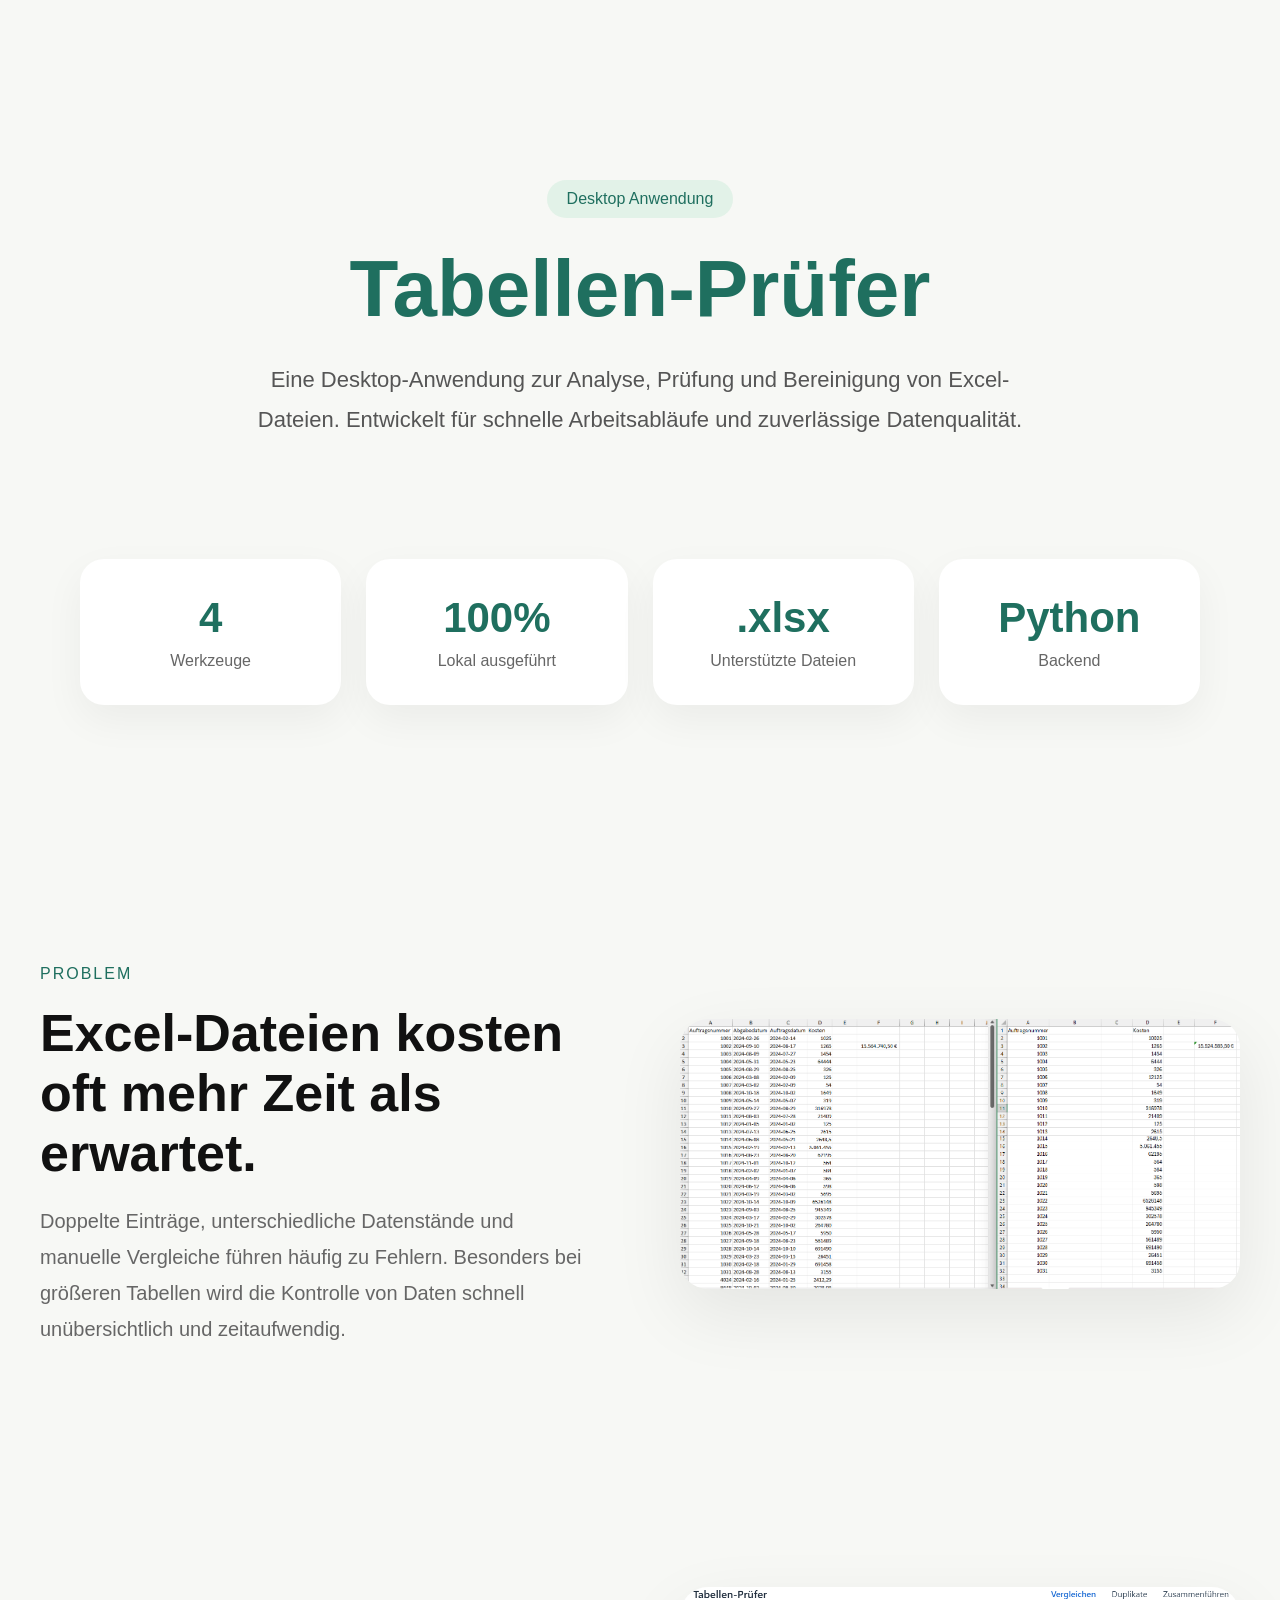
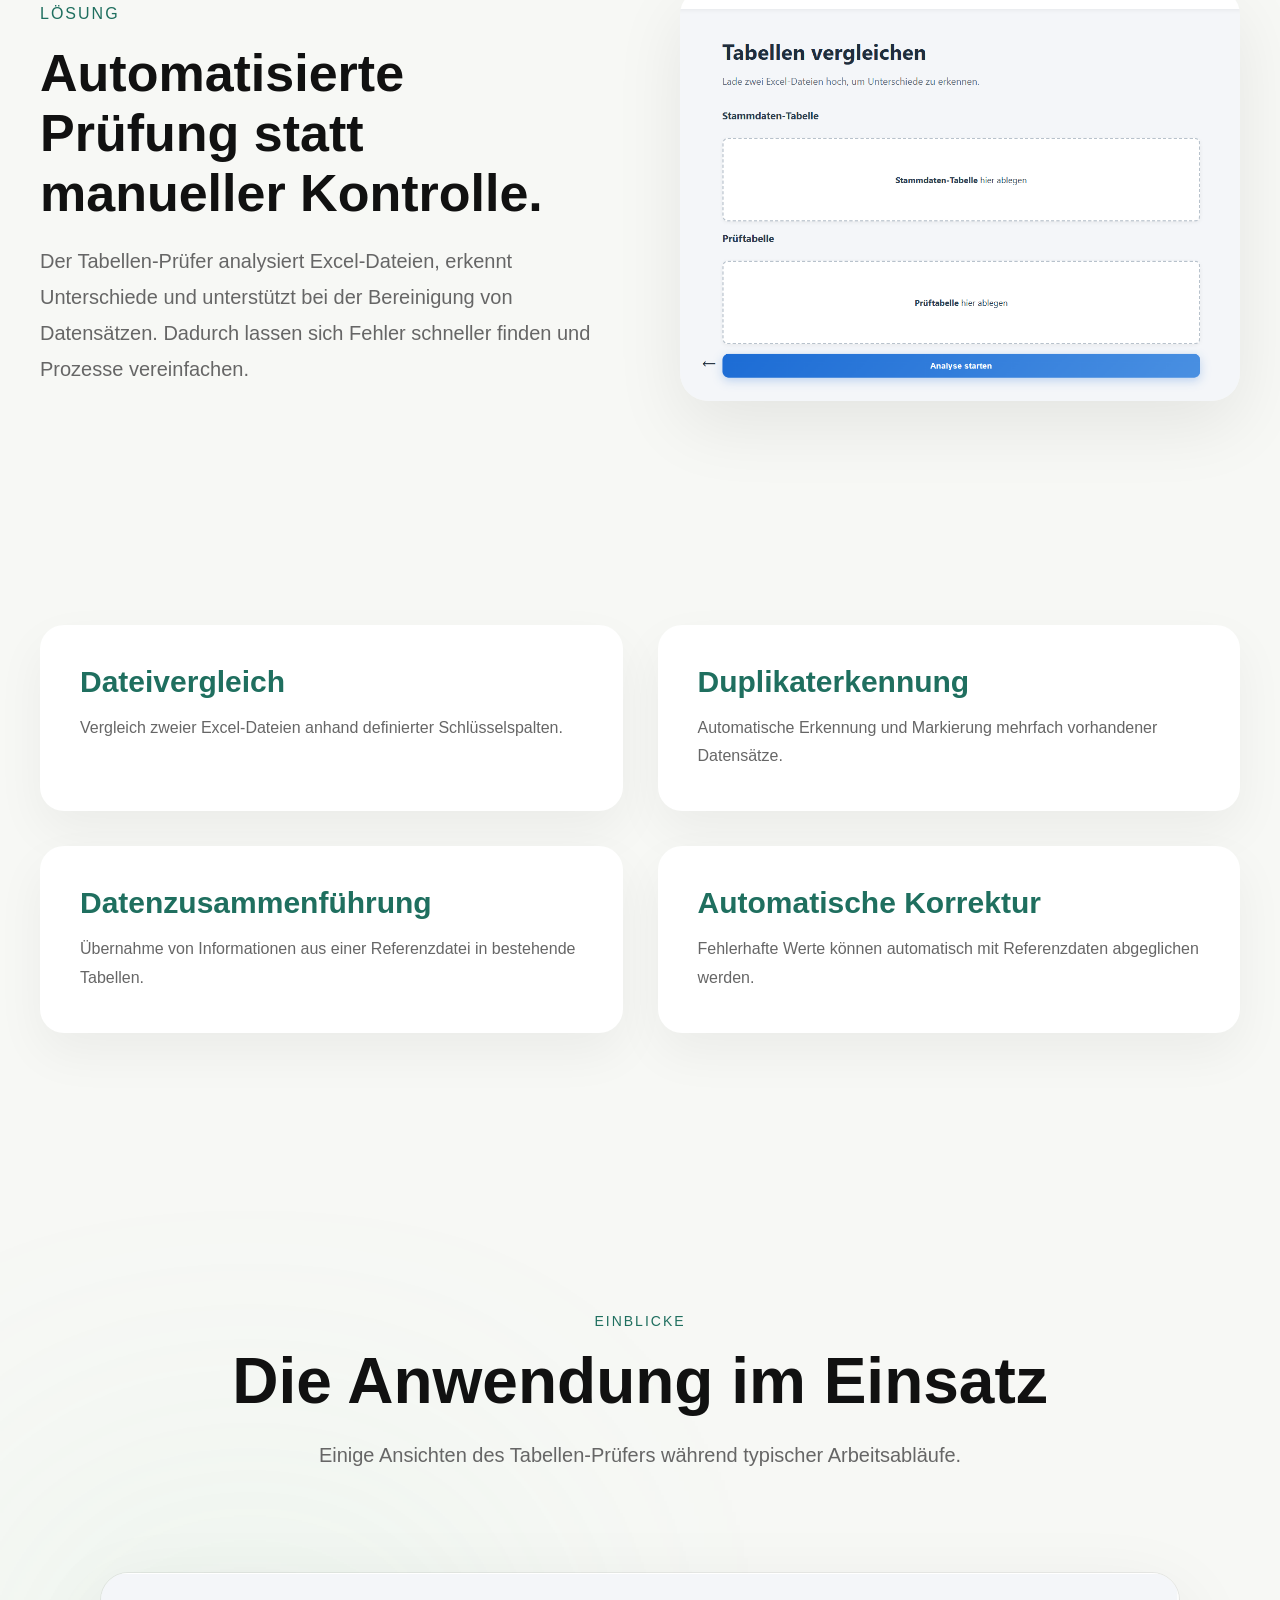
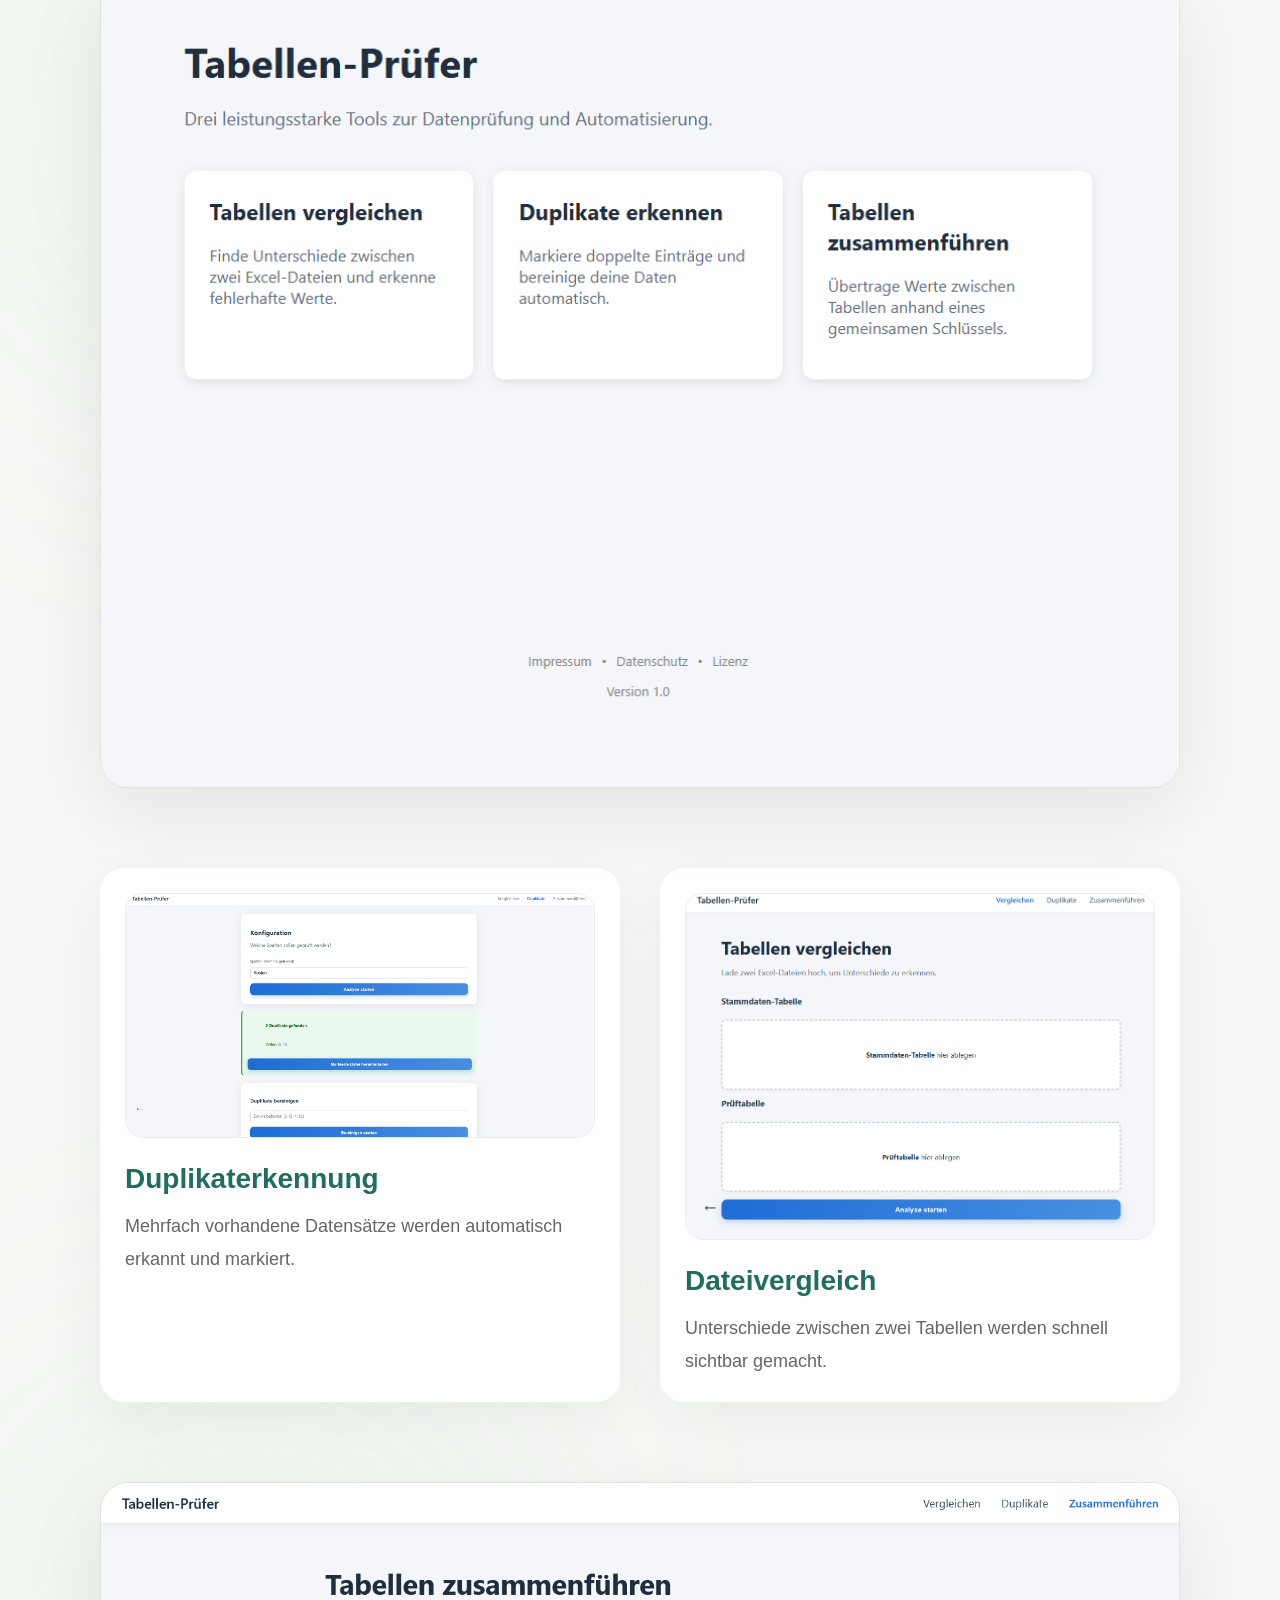
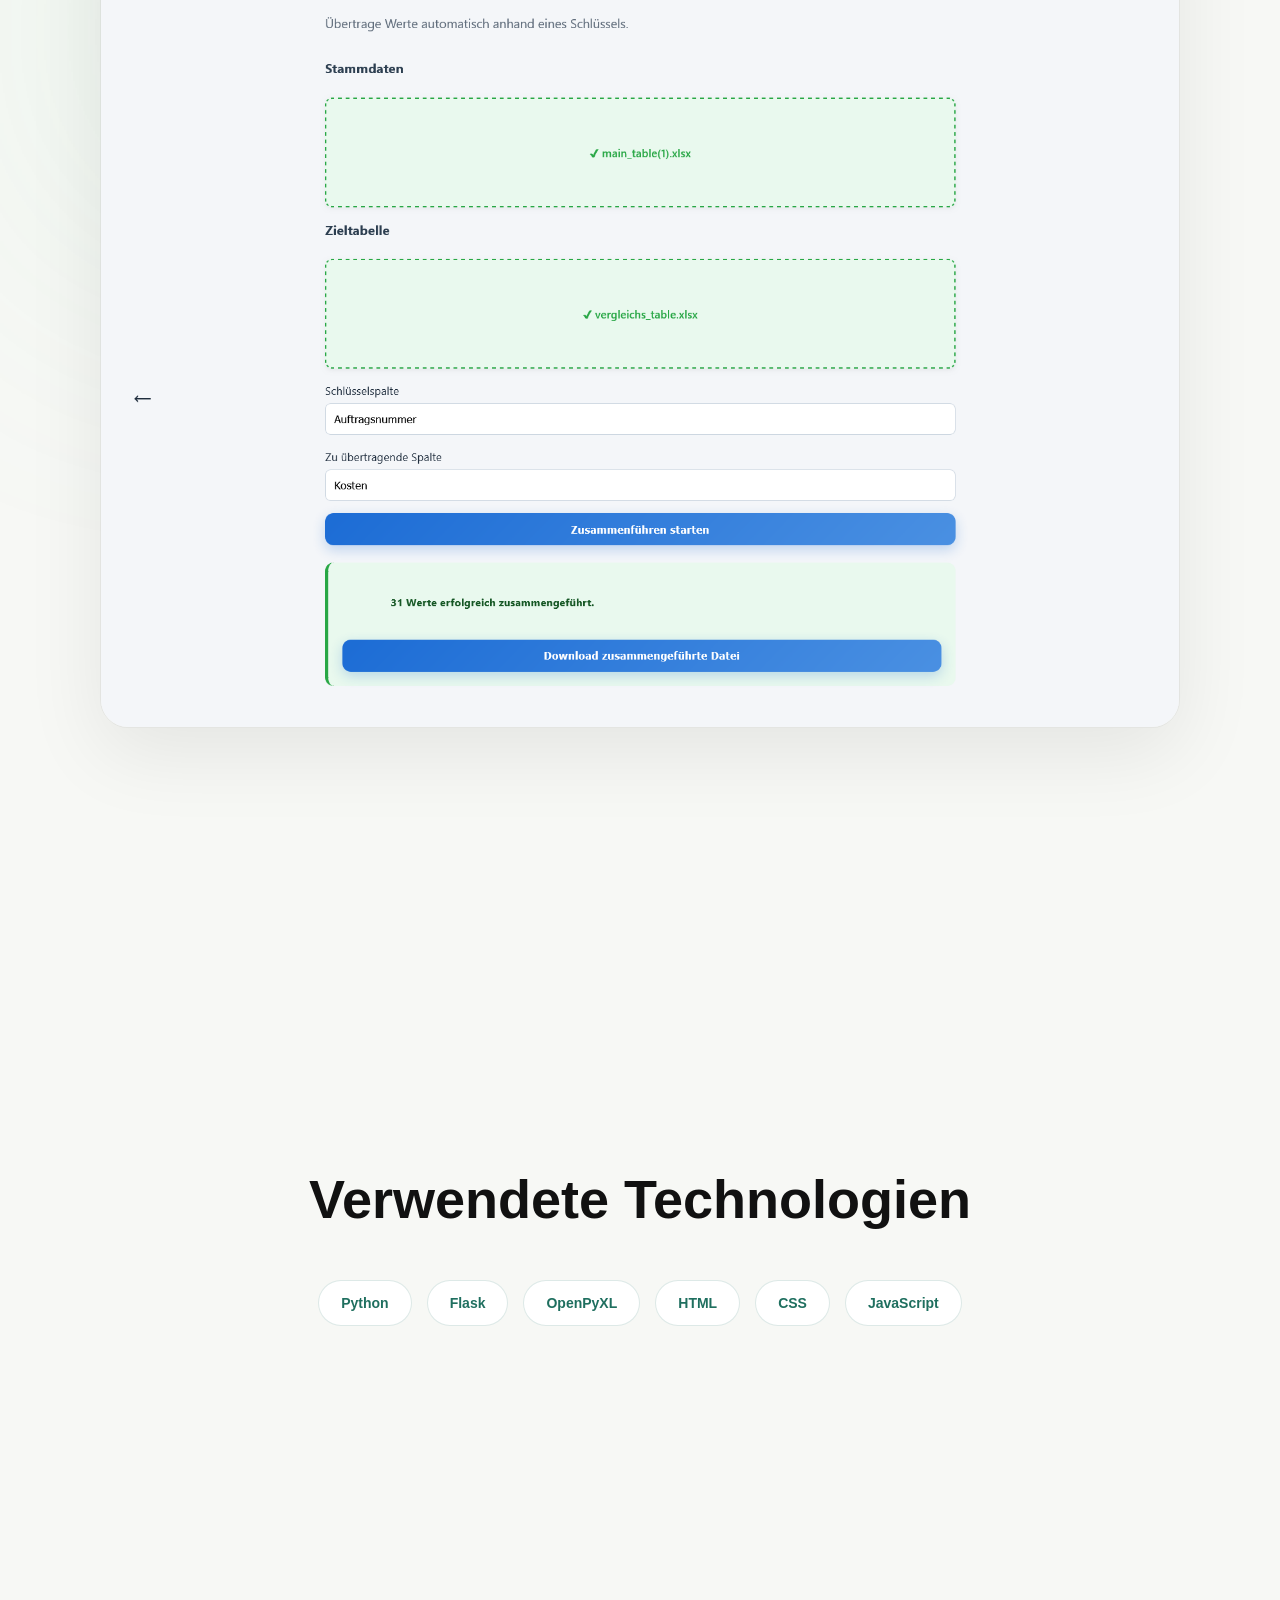
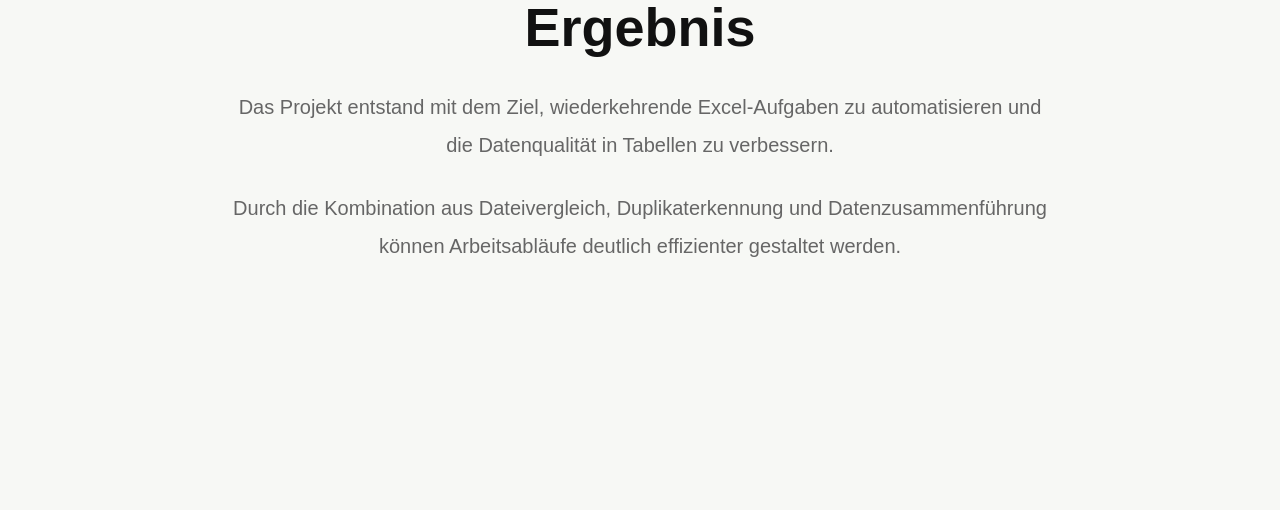
==== exceltool.html @ 6369bda9 "Erstes Portfolio" ====
<!DOCTYPE html>
<html lang="en">
<head>
    <meta charset="UTF-8">
    <meta name="viewport" content="width=device-width, initial-scale=1.0">
    <title>Tabellen-Prüfer</title>
    <link rel="stylesheet" href="style.css">
</head>
<body>
    <section class="project-hero">

    <span class="project-label">
        Desktop Anwendung
    </span>

    <h1>Tabellen-Prüfer</h1>

    <p>
        Eine Desktop-Anwendung zur Analyse,
        Prüfung und Bereinigung von Excel-Dateien.
        Entwickelt für schnelle Arbeitsabläufe
        und zuverlässige Datenqualität.
    </p>

</section>
<section class="stats">

    <div class="stat">
        <h3>4</h3>
        <p>Werkzeuge</p>
    </div>

    <div class="stat">
        <h3>100%</h3>
        <p>Lokal ausgeführt</p>
    </div>

    <div class="stat">
        <h3>.xlsx</h3>
        <p>Unterstützte Dateien</p>
    </div>

    <div class="stat">
        <h3>Python</h3>
        <p>Backend</p>
    </div>

</section>
<section class="feature-section">

    <div class="text-content">

        <span>Problem</span>

        <h2>Excel-Dateien kosten oft mehr Zeit als erwartet.</h2>

        <p>
            Doppelte Einträge, unterschiedliche Datenstände
            und manuelle Vergleiche führen häufig zu Fehlern.
            Besonders bei größeren Tabellen wird die Kontrolle
            von Daten schnell unübersichtlich und zeitaufwendig.
        </p>

    </div>

    <div class="image-content">

        <img src="images/difftables.png">

    </div>

</section>
<section class="feature-section reverse">

    <div class="image-content">

        <img src="images/vergleichs menu.png">

    </div>

    <div class="text-content">

        <span>Lösung</span>

        <h2>Automatisierte Prüfung statt manueller Kontrolle.</h2>

        <p>
            Der Tabellen-Prüfer analysiert Excel-Dateien,
            erkennt Unterschiede und unterstützt bei der
            Bereinigung von Datensätzen. Dadurch lassen sich
            Fehler schneller finden und Prozesse vereinfachen.
        </p>

    </div>

</section>
<section class="features-grid">

    <div class="feature-card">

        <h3>Dateivergleich</h3>

        <p>
            Vergleich zweier Excel-Dateien anhand
            definierter Schlüsselspalten.
        </p>

    </div>

    <div class="feature-card">

        <h3>Duplikaterkennung</h3>

        <p>
            Automatische Erkennung und Markierung
            mehrfach vorhandener Datensätze.
        </p>

    </div>

    <div class="feature-card">

        <h3>Datenzusammenführung</h3>

        <p>
            Übernahme von Informationen aus einer
            Referenzdatei in bestehende Tabellen.
        </p>

    </div>

    <div class="feature-card">

        <h3>Automatische Korrektur</h3>

        <p>
            Fehlerhafte Werte können automatisch
            mit Referenzdaten abgeglichen werden.
        </p>

    </div>

</section>
<section class="showcase">

    <div class="showcase-header">

        <p>Einblicke</p>

        <h2>Die Anwendung im Einsatz</h2>

        <span>
            Einige Ansichten des Tabellen-Prüfers
            während typischer Arbeitsabläufe.
        </span>

    </div>

    <div class="showcase-image large">

        <img src="images/Excel Tool_main.png" alt="Dashboard">

    </div>

    <div class="showcase-row">

        <div class="showcase-card">

            <img src="images/duplikate.png">

            <h3>Duplikaterkennung</h3>

            <p>
                Mehrfach vorhandene Datensätze werden
                automatisch erkannt und markiert.
            </p>

        </div>

        <div class="showcase-card">

            <img src="images/vergleichs menu.png">

            <h3>Dateivergleich</h3>

            <p>
                Unterschiede zwischen zwei Tabellen
                werden schnell sichtbar gemacht.
            </p>

        </div>

    </div>

    <div class="showcase-image large">

        <img src="images/Meger.png" alt="Merge">

    </div>

</section>
<section class="tech-section">

    <h2>Verwendete Technologien</h2>

    <div class="tech-stack">

        <span>Python</span>
        <span>Flask</span>
        <span>OpenPyXL</span>
        <span>HTML</span>
        <span>CSS</span>
        <span>JavaScript</span>

    </div>

</section>
<section class="result-section">

    <h2>Ergebnis</h2>

    <p>
        Das Projekt entstand mit dem Ziel,
        wiederkehrende Excel-Aufgaben zu
        automatisieren und die Datenqualität
        in Tabellen zu verbessern.
    </p>

    <p>
        Durch die Kombination aus Dateivergleich,
        Duplikaterkennung und Datenzusammenführung
        können Arbeitsabläufe deutlich effizienter
        gestaltet werden.
    </p>

</section>
</body>
</html>
---- style.css ----
*{
    margin:0;
    padding:0;
    box-sizing:border-box;
}

html{
    scroll-behavior:smooth;
}

body{
    background:#F7F8F5;
    color:#1A1A1A;

    font-family:"Inter",sans-serif;

    overflow-x:hidden;
}

/* ==================================
   VERTIKALE LINIE
================================== */

.line{
    position:fixed;

    left:120px;
    top:0;
    
    width:1px;
    height:100vh;
    
    background:#e6ebe7;

    z-index:1;
}

/* ==================================
   NAVBAR
================================== */

nav{
    width:100%;

    padding:35px 80px;

    display:flex;
    justify-content:space-between;
    align-items:center;

    position:relative;
    z-index:10;
}

.logo{
    font-size:16px;
    font-weight:600;

    color:#1A1A1A;

    letter-spacing:0.5px;
}

nav a{
    text-decoration:none;

    color:#1F6F5F;

    font-weight:600;

    transition:.2s;
}

nav a:hover{
    opacity:.7;
}

/* ==================================
   HERO
================================== */

.hero{
    min-height:85vh;

    display:flex;
    align-items:center;

    padding-left:180px;
    padding-right:80px;

    position:relative;
}

.hero-content{
    max-width:900px;
}

.subtitle{
    color:#1F6F5F;

    font-size:15px;

    font-weight:600;

    letter-spacing:1px;

    margin-bottom:25px;
}

.hero h1{
    font-size:78px;

    line-height:1.05;

    font-weight:800;

    color:#171717;

    margin-bottom:35px;
}

.description{
    max-width:700px;

    font-size:22px;

    line-height:1.8;

    color:#5c6660;

    margin-bottom:50px;
}

/* ==================================
   BUTTONS
================================== */

.hero-buttons{
    display:flex;
    gap:20px;
}

.btn-primary{
    background:#1F6F5F;

    color:white;

    padding:18px 32px;

    border-radius:12px;

    text-decoration:none;

    font-weight:600;

    transition:.25s;
}

.btn-primary:hover{
    transform:translateY(-2px);
}

.btn-secondary{
    border:1px solid #d9ded9;

    padding:18px 32px;

    border-radius:12px;

    text-decoration:none;

    color:#1A1A1A;

    font-weight:600;

    background:white;

    transition:.25s;
}

.btn-secondary:hover{
    transform:translateY(-2px);
}

/* ==================================
   DEKORATION
================================== */

.hero::before{
    content:"";

    position:absolute;

    width:500px;
    height:500px;

    border-radius:50%;

    background:rgba(111,207,151,0.08);

    filter:blur(100px);

    top:50px;
    right:-150px;
}

/* ==================================
   MOBILE
================================== */


/* ======================
   PROJEKTE
====================== */

.projects{

    padding:180px 100px;

    position:relative;
}

.section-title{

    text-align:center;

    margin-bottom:120px;
}

.section-title p{

    color:#1F6F5F;

    font-weight:600;

    margin-bottom:10px;
}

.section-title h2{

    font-size:56px;

    color:#111;
}

/* ======================
   PROJEKT
====================== */

.project{

    max-width:1300px;

    margin:auto;

    display:grid;

    grid-template-columns:
    1fr
    1fr;

    gap:80px;

    align-items:center;
}

/* ======================
   BILD
====================== */

.project-image img{

    width:100%;

    border-radius:24px;


    box-shadow:
        0 25px 60px rgba(0,0,0,0.08),
        0 10px 40px rgba(111,207,151,0.12);
        transition:
        transform .45s,
        box-shadow .45s;


}
.project-image:hover img{

    transform:scale(1.025);

    box-shadow:
        0 40px 90px rgba(0,0,0,.15);

}

/* ======================
   TEXT
====================== */

.project-tag{

    display:inline-block;

    color:#1F6F5F;

    font-size:14px;

    font-weight:600;

    text-transform:uppercase;

    letter-spacing:1px;

    margin-bottom:20px;
}

.project-content h3{

    font-size:64px;
    font-weight:800;
    letter-spacing:-2px;

    color:#111;

    margin-bottom:25px;
}

.project-content p{

    font-size:20px;

    line-height:1.8;

    color:#5c6660;

    margin-bottom:40px;

    max-width:550px;
}

/* ======================
   BUTTON
====================== */

.project-btn{

    display:inline-block;
    box-shadow:
        0 12px 35px rgba(31,111,95,.18);

    text-decoration:none;

    background:#1F6F5F;

    color:white;

    padding:18px 34px;

    border-radius:14px;

    font-weight:600;

    transition:.3s;
}

.project-btn:hover{

    transform:
        translateY(-3px)
        scale(1.02);


    background:#287865;
}
.reverse{

    grid-template-columns:
    1fr
    1fr;
}
.project{
    margin-bottom:280px;
}
.project-image{
    position:relative;
}

.project-image::before{

    content:"";

    position:absolute;

    width:350px;
    height:350px;

    background:#6FCF97;

    opacity:.12;

    filter:blur(120px);

    top:-60px;
    left:-60px;

    z-index:-1;
}
.tech-stack{

    display:flex;
    gap:10px;

    margin-bottom:30px;
}

.tech-stack span{

    padding:8px 14px;

    background:#f3f5f4;

    border:1px solid #d9e5df;

    border-radius:999px;

    font-size:14px;

    color:#1F6F5F;
}
/* =========================
   SCREENSHOTS
========================= */

.showcase{

    padding:180px 100px;

    max-width:1400px;

    margin:auto;
}

.showcase-header{

    text-align:center;

    margin-bottom:100px;
}

.showcase-header p{

    color:#1F6F5F;

    font-size:14px;

    text-transform:uppercase;

    letter-spacing:2px;

    margin-bottom:15px;
}

.showcase-header h2{

    font-size:64px;

    color:#111;

    margin-bottom:20px;
}

.showcase-header span{

    font-size:20px;

    color:#666;

    line-height:1.7;
}

/* =========================
   GROSSE SCREENSHOTS
========================= */

.showcase-image{

    position:relative;

    margin-bottom:80px;
}

.showcase-image::before{

    content:"";

    position:absolute;

    width:500px;

    height:500px;

    background:#6FCF97;

    opacity:.08;

    filter:blur(140px);

    top:-100px;

    left:-100px;

    z-index:-1;
}

.showcase-image img{

    width:100%;

    display:block;

    border-radius:28px;

    box-shadow:
        0 25px 80px rgba(0,0,0,0.08);

    transition:.3s;
}

.showcase-image img:hover{

    transform:translateY(-6px);
}

/* =========================
   KARTEN
========================= */

.showcase-row{

    display:grid;

    grid-template-columns:1fr 1fr;

    gap:40px;

    margin-bottom:80px;
}

.showcase-card{

    background:white;

    padding:25px;

    border-radius:24px;

    box-shadow:
        0 20px 60px rgba(0,0,0,0.05);

    transition:.3s;
}

.showcase-card:hover{

    transform:translateY(-6px);
}

.showcase-card img{

    width:100%;

    display:block;

    border-radius:18px;

    margin-bottom:25px;
}

.showcase-card h3{

    color:#1F6F5F;

    font-size:28px;

    margin-bottom:15px;
}

.showcase-card p{

    color:#666;

    line-height:1.8;

    font-size:18px;
}
.showcase-image img,
.showcase-card img{

    border:1px solid rgba(0,0,0,0.08);
}
/* =========================
   RESPONSIVE
========================= */


.project-hero{

    max-width:1100px;

    margin:auto;

    padding:180px 40px 120px;

    text-align:center;
}

.project-label{

    display:inline-block;

    padding:10px 20px;

    background:rgba(111,207,151,0.15);

    color:#1F6F5F;

    border-radius:999px;

    margin-bottom:25px;
}

.project-hero h1{

    font-size:80px;

    color:#1F6F5F;

    margin-bottom:25px;
}

.project-hero p{

    max-width:800px;

    margin:auto;

    font-size:22px;

    line-height:1.8;

    color:#555;
}
.stats{

    max-width:1200px;

    margin:auto;

    display:grid;

    grid-template-columns:repeat(4,1fr);

    gap:25px;

    padding:0 40px 140px;
}

.stat{

    background:white;

    padding:35px;

    border-radius:24px;

    text-align:center;

    box-shadow:
    0 15px 40px rgba(0,0,0,0.05);
}

.stat h3{

    color:#1F6F5F;

    font-size:42px;

    margin-bottom:10px;
}

.stat p{

    color:#666;
}
.feature-section{

    max-width:1300px;

    margin:auto;

    padding:120px 40px;

    display:grid;

    grid-template-columns:1fr 1fr;

    gap:80px;

    align-items:center;
}
.reverse{

    direction:rtl;
}

.reverse *{

    direction:ltr;
}
.text-content span{

    color:#1F6F5F;

    text-transform:uppercase;

    letter-spacing:2px;
}

.text-content h2{

    font-size:52px;

    color:#111;

    margin:20px 0;
}

.text-content p{

    color:#666;

    line-height:1.8;

    font-size:20px;
}
.image-content img{

    width:100%;

    border-radius:28px;

    box-shadow:
    0 25px 70px rgba(0,0,0,0.08);
}
.features-grid{

    max-width:1300px;

    margin:auto;

    padding:100px 40px;

    display:grid;

    grid-template-columns:repeat(2,1fr);

    gap:35px;
}
.feature-card{

    background:white;

    padding:40px;

    border-radius:24px;

    box-shadow:
    0 20px 50px rgba(0,0,0,0.05);

    transition:.3s;
}
.feature-card:hover{

    transform:translateY(-6px);
}
.feature-card h3{

    color:#1F6F5F;

    margin-bottom:15px;

    font-size:30px;
}

.feature-card p{

    color:#666;

    line-height:1.8;
}
.tech-section{

    text-align:center;

    padding:180px 40px 120px;
}

.tech-section h2{

    font-size:54px;

    color:#111;

    margin-bottom:50px;
}
.tech-stack{

    display:flex;

    justify-content:center;

    flex-wrap:wrap;

    gap:15px;
}
.tech-stack span{

    padding:14px 22px;

    background:white;

    border-radius:999px;

    border:1px solid rgba(31,111,95,0.15);

    color:#1F6F5F;

    font-weight:600;
}
.result-section{

    max-width:900px;

    margin:auto;

    padding:120px 40px 220px;

    text-align:center;
}
.result-section h2{

    font-size:54px;

    color:#111;

    margin-bottom:30px;
}

.result-section p{

    color:#666;

    font-size:20px;

    line-height:1.9;

    margin-bottom:25px;
}
.certificates-section{

    max-width:1100px;

    margin:0 auto;

    padding:180px 0;
}
.certificates-header{

    text-align:center;

    margin-bottom:80px;
}

.certificates-header h2{

    font-size:72px;

    color:#111;

    margin:0;
}
.certificate-featured{

    display:block;

    text-decoration:none;

    margin-bottom:50px;

    
}
.certificate-grid{

    display:grid;

    grid-template-columns:repeat(2,1fr);

    gap:40px;
}
.certificate-card{

    display:block;

    text-decoration:none;

    
}
.certificate-image{

    position:relative;

    overflow:visible;

    border-radius:32px;

    padding:10px;

    background:white;

    box-shadow:
        0 20px 60px rgba(0,0,0,.08);

    

    isolation:isolate;
}
.certificate-image::before{

    content:"";

    position:absolute;

    width:180px;

    height:180px;

    background:linear-gradient(
        135deg,
        #6FCF97,
        #1F6F5F
    );

    border-radius:32px;

    top:-18px;

    left:-18px;

    z-index:-1;
}
.certificate-image::after{

    content:"";

    position:absolute;

    width:180px;

    height:180px;

    background:linear-gradient(
        315deg,
        #6FCF97,
        #1F6F5F
    );

    border-radius:32px;

    bottom:-18px;

    right:-18px;

    z-index:-1;
}
.certificate-image img{

    width:100%;

    display:block;

    border-radius:24px;

    background:white;
}
.certificate-info{

    padding:25px 10px 0;
}
.certificate-info h3{

    color:#111;

    font-size:30px;

    margin:0 0 10px;
}
.certificate-info span{

    color:#1F6F5F;

    font-size:16px;

    font-weight:600;
}

.showcase-video{

    border-radius:28px;
    width: 100%;

    overflow:hidden;
    height: 80%;
    box-shadow:
        0 25px 70px rgba(0, 0, 0, 0.291);

    position:relative;
}
.showcase-video video{

    width:100%;

    display:block;
}
.showcase-video::before{

    content:"";

    position:absolute;

    width:250px;

    height:250px;

    background:#6FCF97;

    opacity:.12;

    filter:blur(80px);

    top:-40px;

    left:-40px;

    z-index:-1;
}
.showcase-video video{
    width: 100%;
    height: 100%;
    object-fit: cover;
}
footer{



    padding:60px 120px 40px;
    margin-left: 19px;
    margin-bottom: -400px;
    border-top:1px solid #dfe3dd;

    background:#F7F8F5;
}
.footer-nav{

    display:flex;

    justify-content:space-between;

    align-items:center;

    margin-bottom:35px;
}
.footer-nav h3{

    font-size:20px;

    color:#111;

    font-weight:700;
}
.footer-links{

    display:flex;

    gap:35px;
}
.footer-links a{

    text-decoration:none;

    color:#5c6660;

    transition:.25s;
}
.footer-links a:hover{

    color:#1F6F5F;
}
.footer-bottom{

    border-top:1px solid #e7ebe8;

    padding-top:25px;

    text-align:center;
}
.footer-bottom p{

    color:#8b948d;

    font-size:14px;
}
/* ===========================================
   RESPONSIVE DESIGN
=========================================== */

@media (max-width: 900px){

    /* ---------- Allgemein ---------- */

    body{
        overflow-x:hidden;
    }

    .line{
        display:none;
    }

    /* ---------- Navbar ---------- */

    nav{

        padding:25px;

    }

    .logo{

        font-size:18px;

    }

    /* ---------- Hero ---------- */

    .hero{

        min-height:auto;

        padding:80px 25px;

    }

    .hero-content{

        max-width:100%;

    }

    .hero h1{

        font-size:48px;
        letter-spacing: -3px;
        line-height:1.15;

    }

    .description{

        font-size:18px;

        line-height:1.7;

    }

    .hero-buttons{

        flex-direction:column;

        width:100%;
    }

    .btn-primary,
    .btn-secondary{

        width:100%;

        text-align:center;

    }

    /* ---------- Überschriften ---------- */

    .section-title h2,
    .showcase-header h2,
    .project-hero h1,
    .tech-section h2,
    .result-section h2,
    .certificates-header h2{

        font-size:42px;

    }

    /* ---------- Projekte ---------- */

    .projects{

        padding:120px 25px;

    }

    .project{

        grid-template-columns:1fr;

        gap:45px;

        margin-bottom:140px;

    }

    .project-content{

        order:2;

    }

    .project-image{

        order:1;

    }

    .project-content h3{

        font-size:38px;

    }

    .project-content p{

        font-size:18px;

    }

    /* Reverse-Projekte ebenfalls untereinander */

    .reverse{

        direction:ltr;

    }

    /* ---------- Detailseiten ---------- */

    .feature-section{

        grid-template-columns:1fr;

        gap:45px;

        padding:90px 25px;

    }

    .text-content h2{

        font-size:38px;

    }

    .text-content p{

        font-size:18px;

    }

    /* ---------- Showcase ---------- */

    .showcase{

        padding:120px 25px;

    }

    .showcase-row{

        grid-template-columns:1fr;

    }

    /* ---------- Statistiken ---------- */

    .stats{

        grid-template-columns:1fr 1fr;

        padding:0 25px 100px;

    }

    /* ---------- Feature Cards ---------- */

    .features-grid{

        grid-template-columns:1fr;

        padding:90px 25px;

    }

    /* ---------- Zertifikate ---------- */

    .certificates-section{

        padding:120px 25px;

    }

    .certificate-grid{

        grid-template-columns:1fr;

    }

    /* ---------- Tech Stack ---------- */

    .tech-stack{

        justify-content:flex-start;

    }

    /* ---------- Footer ---------- */

    footer{

        padding:50px 25px;

    }

    .footer-nav{

        flex-direction:column;

        gap:25px;

        text-align:center;

    }

    .footer-links{

        flex-wrap:wrap;

        justify-content:center;

        gap:18px;

    }
    .showcase-video video{

    width:100%;

    height:auto;

}
img{

    max-width:100%;

    height:auto;

}
}
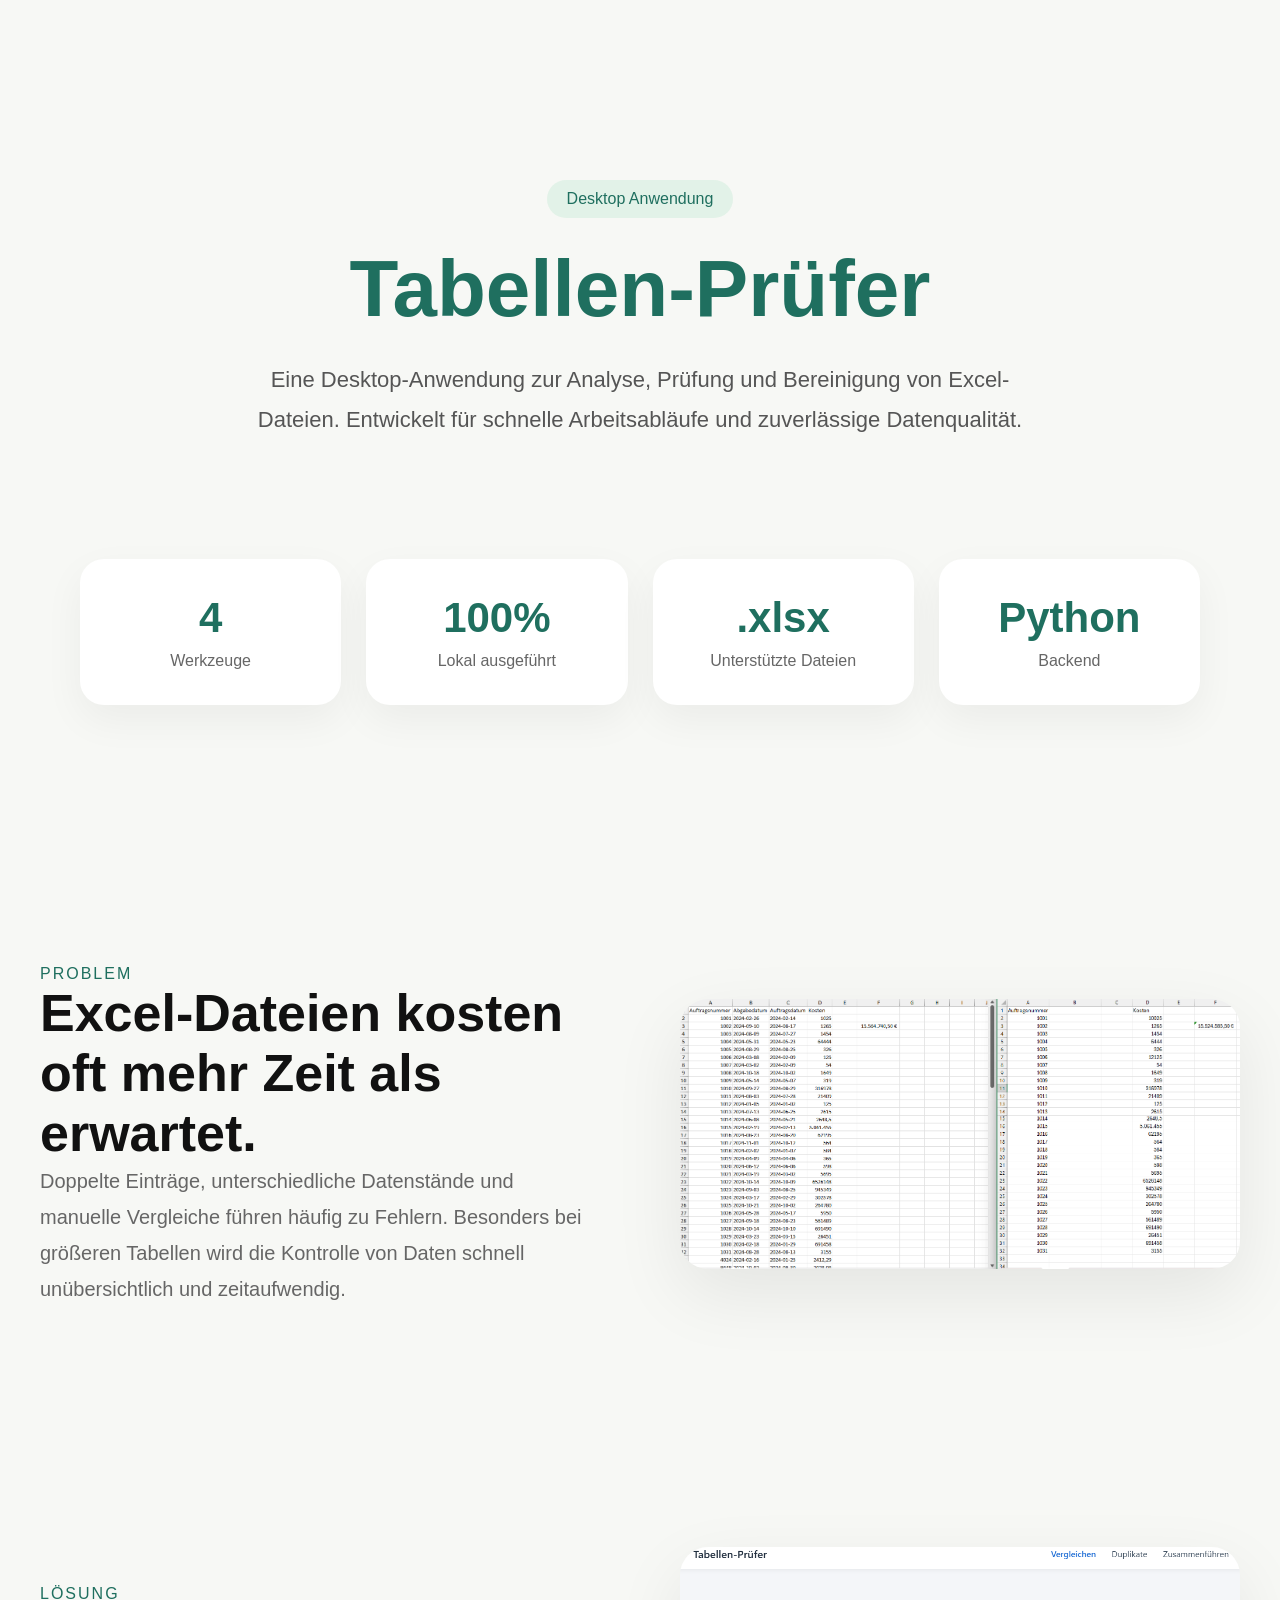
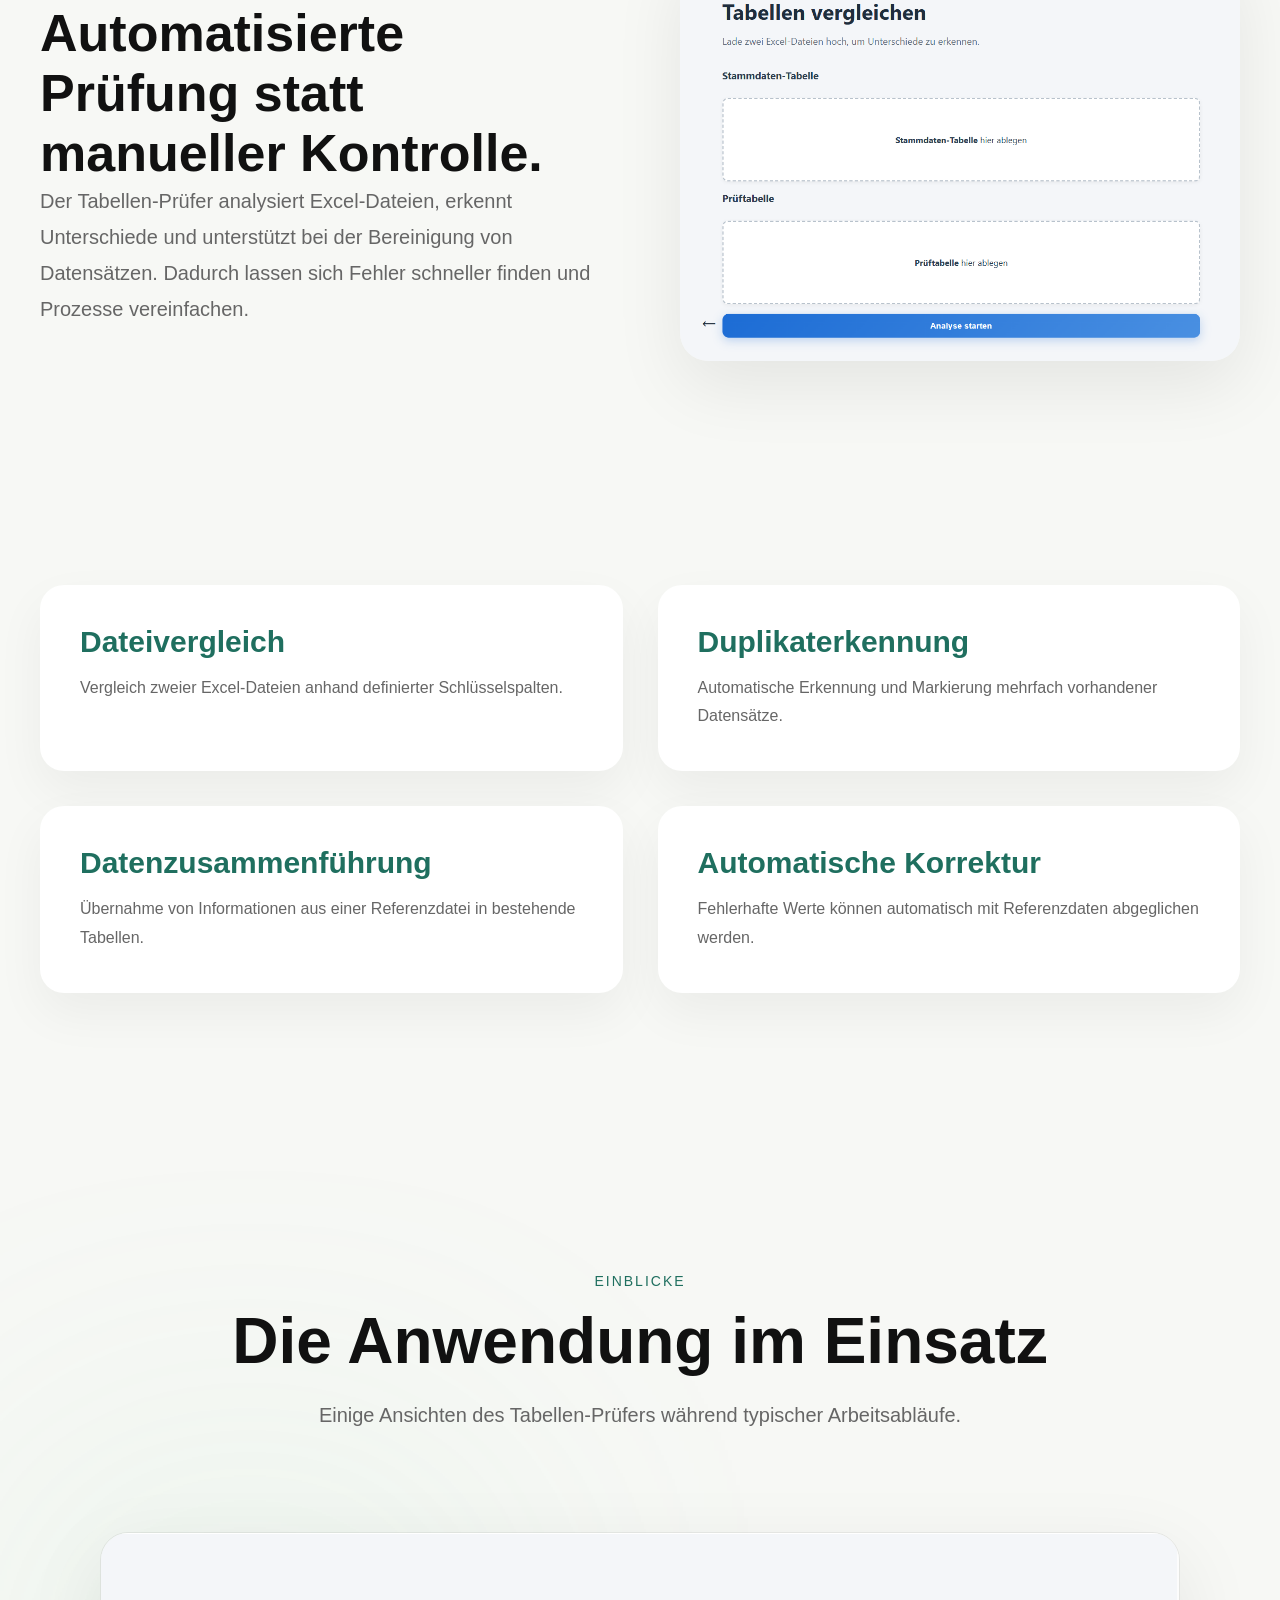
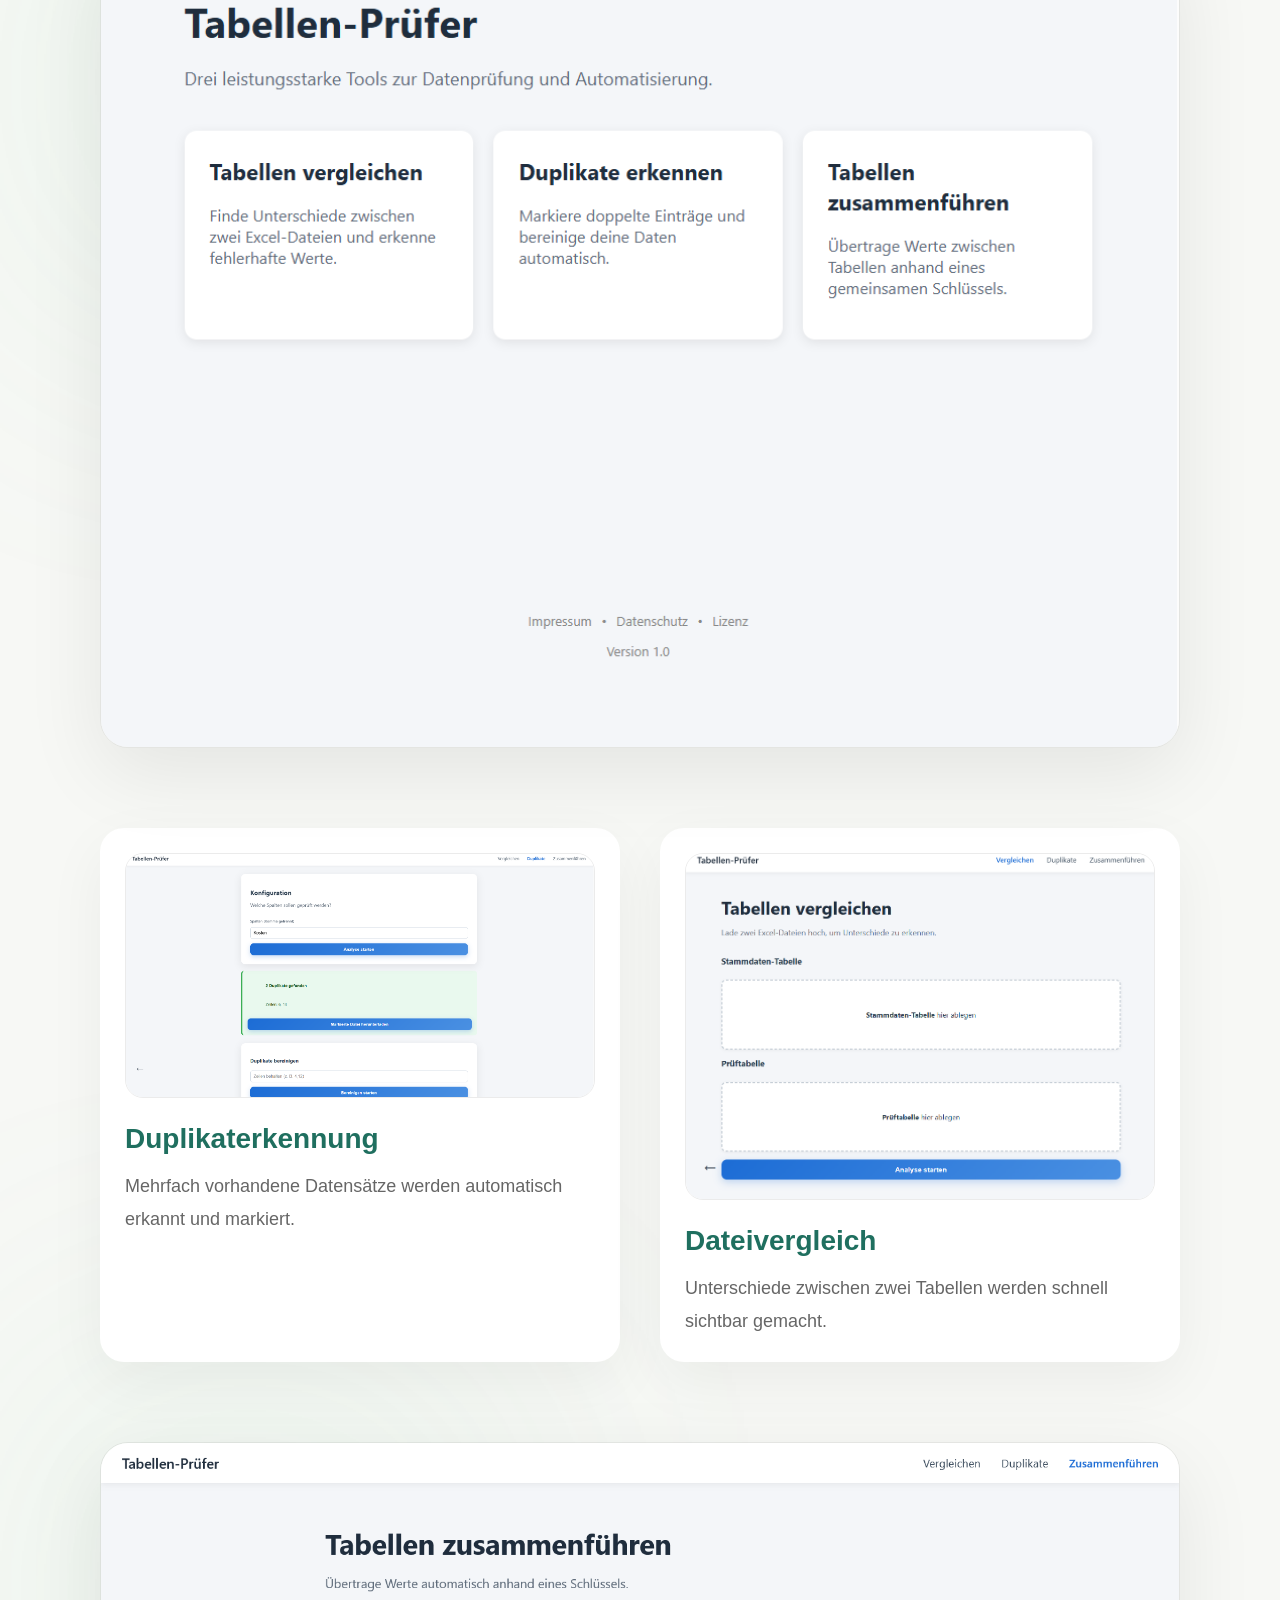
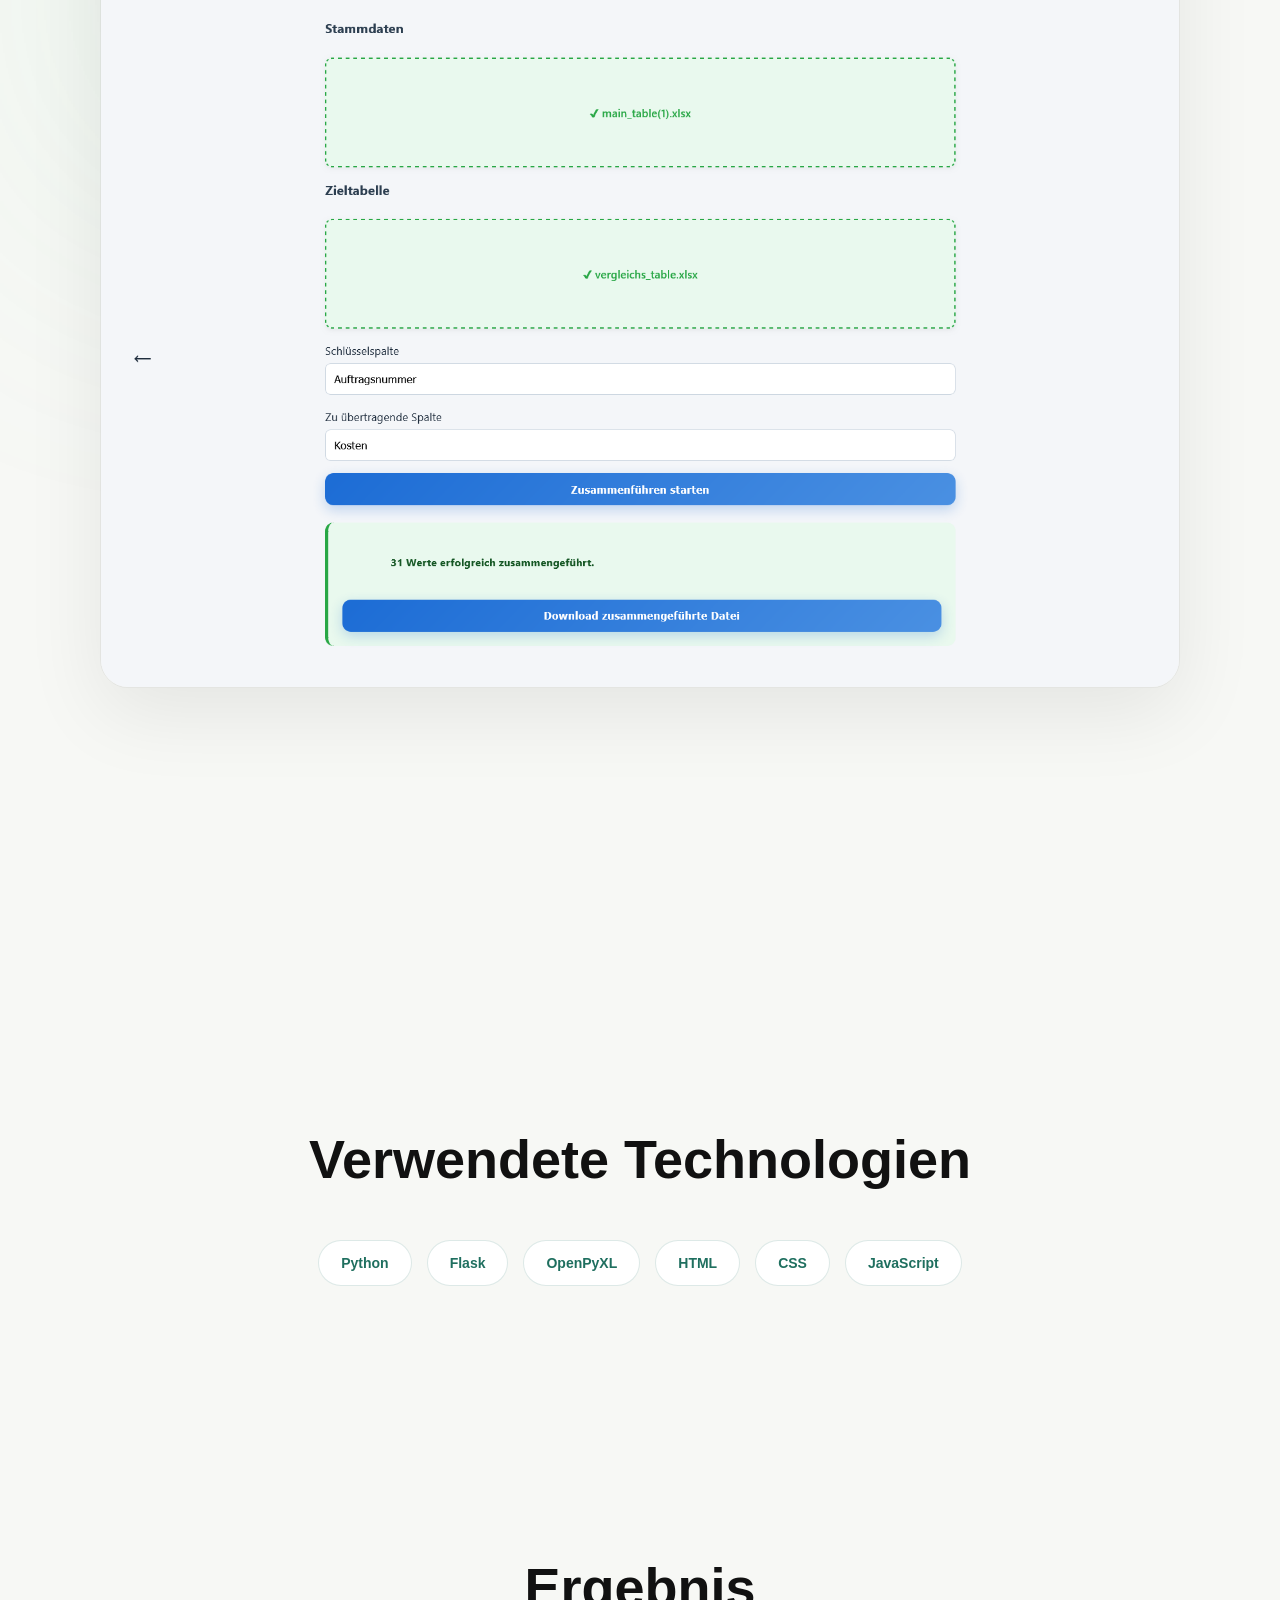
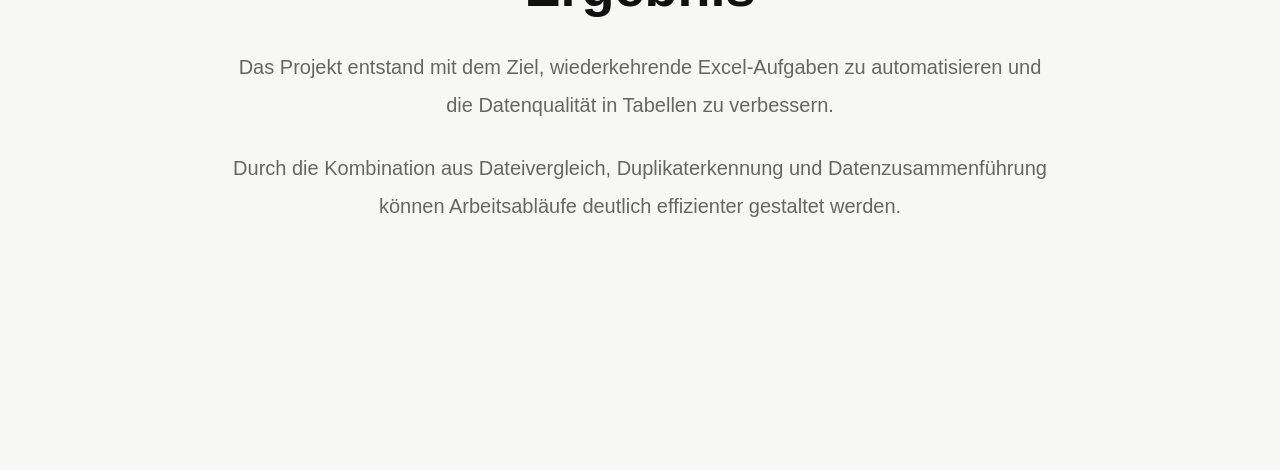
==== commit f618c079: "ResponsiveDesign Fehler behoben" ====
--- a/exceltool.html
+++ b/exceltool.html
@@ -118,7 +118,7 @@
 
     </div>
 
-    <div class="feature-card">
+    <div class="feature-card long-title">
 
         <h3>Datenzusammenführung</h3>
 
--- a/style.css
+++ b/style.css
@@ -1,3 +1,10 @@
+html, body{
+
+    width:100%;
+    overflow-x:hidden;
+
+}
+
 *{
     margin:0;
     padding:0;
@@ -84,13 +91,18 @@
 
     display:flex;
     align-items:center;
+    overflow:hidden;
 
     padding-left:180px;
     padding-right:80px;
 
     position:relative;
 }
-
+.hero::before{
+
+    right:0;
+    transform:translateX(40%);
+}
 .hero-content{
     max-width:900px;
 }
@@ -732,7 +744,7 @@
 
     color:#111;
 
-    margin:20px 0;
+
 }
 
 .text-content p{
@@ -1024,6 +1036,7 @@
         0 25px 70px rgba(0, 0, 0, 0.291);
 
     position:relative;
+
 }
 .showcase-video video{
 
@@ -1151,19 +1164,26 @@
 
     /* ---------- Hero ---------- */
 
-    .hero{
-
-        min-height:auto;
-
-        padding:80px 25px;
+     .hero{
+
+        padding:90px 25px;
+
+        justify-content:center;
 
     }
 
     .hero-content{
 
-        max-width:100%;
-
-    }
+        padding:0;
+
+        max-width:650px;
+
+        margin:auto;
+
+        text-align:center;
+
+    }
+
 
     .hero h1{
 
@@ -1367,18 +1387,269 @@
         gap:18px;
 
     }
-    .showcase-video video{
-
-    width:100%;
+
+img{
+
+    max-width:100%;
 
     height:auto;
 
 }
-img{
-
-    max-width:100%;
-
-    height:auto;
-
-}
-}
+}
+/* ===========================================
+   RESPONSIVE PROJEKTSEITEN
+=========================================== */
+
+@media (max-width: 900px){
+
+    /* Hero */
+
+    .project-hero{
+
+        padding:100px 25px 70px;
+
+    }
+
+    .project-hero h1{
+
+        font-size:46px;
+
+        line-height:1.15;
+
+        letter-spacing:-1px;
+
+    }
+
+    .project-hero p{
+
+        font-size:18px;
+
+    }
+
+    /* Statistiken */
+
+    .stats{
+
+        grid-template-columns:1fr 1fr;
+
+        gap:18px;
+
+        padding:0 25px 80px;
+
+    }
+
+    .stat{
+
+        padding:25px;
+
+    }
+
+    .stat h3{
+
+        font-size:30px;
+
+    }
+
+    /* Feature Sections */
+
+    .feature-section{
+
+        grid-template-columns:1fr;
+
+        gap:35px;
+
+        padding:80px 25px;
+
+    }
+
+    .reverse{
+
+        direction:ltr;
+
+    }
+
+    .image-content{
+
+        order:1;
+
+    }
+
+    .text-content{
+
+        order:2;
+
+    }
+
+    .image-content img{
+
+        width:100%;
+
+        border-radius:20px;
+
+    }
+
+    .text-content h2{
+
+        font-size:34px;
+
+    }
+
+    .text-content p{
+
+        font-size:17px;
+
+        line-height:1.8;
+
+    }
+
+    /* Showcase */
+
+    .showcase{
+
+        padding:90px 25px;
+
+    }
+
+    .showcase-header h2{
+
+        font-size:40px;
+
+    }
+
+    .showcase-header span{
+
+        font-size:18px;
+
+    }
+
+    .showcase-row{
+
+        grid-template-columns:1fr;
+
+        gap:30px;
+
+    }
+
+    /* Karten */
+
+    .showcase-card{
+
+        padding:18px;
+
+    }
+
+    .showcase-card h3{
+
+        font-size:24px;
+
+    }
+
+    .showcase-card p{
+
+        font-size:16px;
+
+    }
+
+    /* Video */
+
+    .showcase-video {
+        display: flex;
+        justify-content: center;
+        align-items: center;
+        width: 100%;
+        border-radius: 28px;
+        overflow: hidden;
+        position: relative;
+        height: 80%;
+
+    }
+
+    .showcase-video video {
+        width: 100%;
+        height: auto;
+        display: block;
+
+    }
+
+    /* Features */
+
+    .features-grid{
+
+        grid-template-columns:1fr;
+
+        padding:80px 25px;
+
+    }
+    /* feature */
+    .feature-card{
+
+        width:100%;
+        min-width:0;
+
+        padding:28px;
+
+        box-sizing:border-box;
+
+    }
+
+    /* Tech Stack */
+    .feature-card.long-title h3{
+        font-size:26px;
+        }
+    .tech-section{
+
+        padding:100px 25px;
+
+    }
+
+    .tech-section h2{
+
+        font-size:38px;
+
+    }
+
+    .tech-stack{
+
+        justify-content:center;
+
+    }
+
+    /* Ergebnis */
+
+    .result-section{
+
+        padding:80px 25px 120px;
+
+    }
+
+    .result-section h2{
+
+        font-size:38px;
+
+    }
+
+    .result-section p{
+
+        font-size:18px;
+
+    }
+    .project-image img,
+    .image-content img,
+    .showcase-image img{
+
+        max-width:100%;
+
+        height:auto;
+
+    }
+}@media(max-width:900px){
+
+    .features-grid{
+
+        display:grid;
+
+        grid-template-columns:1fr !important;
+
+    }
+
+}
